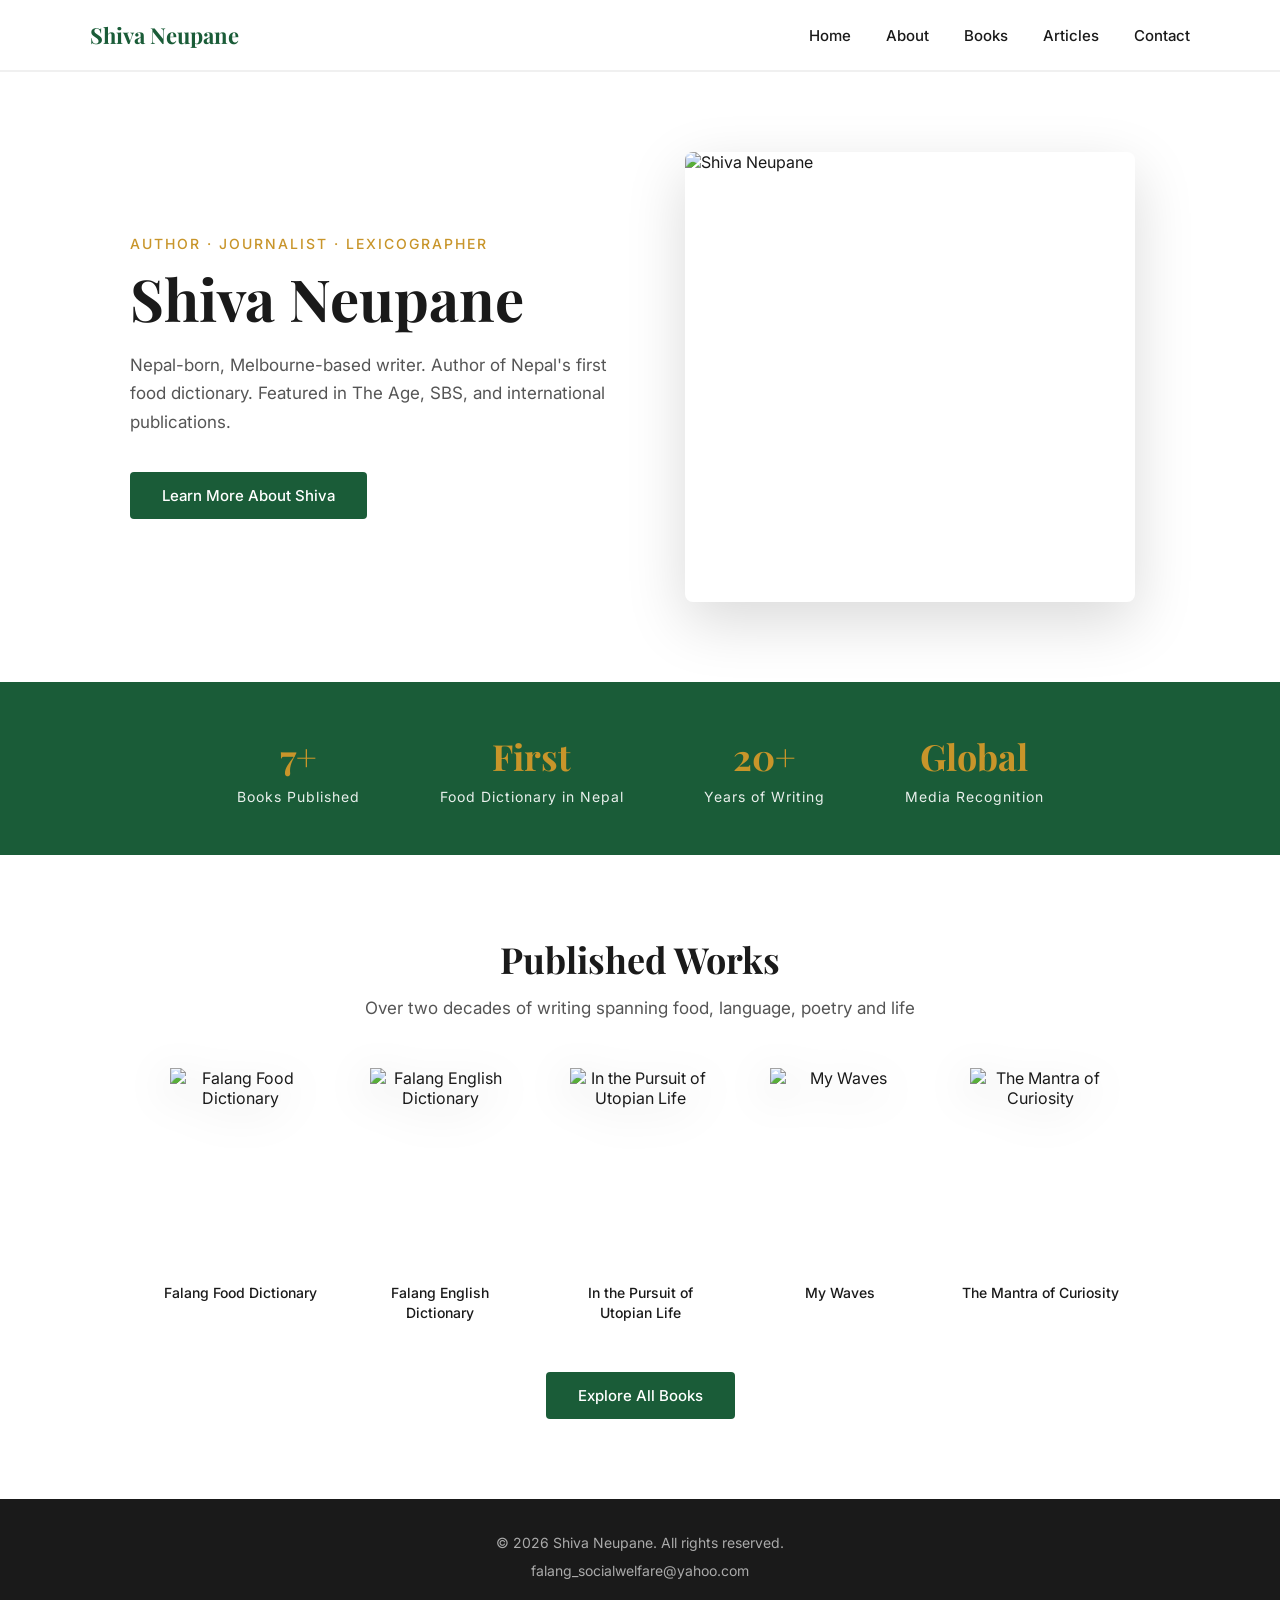
==== index.html @ f32d3224 "first commit" ====
<!DOCTYPE html>
<html lang="en">
<head>
    <meta charset="UTF-8">
    <meta name="viewport" content="width=device-width, initial-scale=1.0">
    <title>Shiva Neupane - Author & Journalist</title>
    <link rel="stylesheet" href="style.css">
    <link href="https://fonts.googleapis.com/css2?family=Playfair+Display:wght@400;700&family=Inter:wght@300;400;500&display=swap" rel="stylesheet">
</head>
<body>

    <!-- NAVIGATION -->
    <nav>
        <div class="nav-container">
            <div class="logo">Shiva Neupane</div>
            <ul class="nav-links">
                <li><a href="index.html">Home</a></li>
                <li><a href="about.html">About</a></li>
                <li><a href="books.html">Books</a></li>
                <li><a href="articles.html">Articles</a></li>
                <li><a href="contact.html">Contact</a></li>
            </ul>
        </div>
    </nav>

    <!-- HERO SECTION -->
    <section class="hero">
        <div class="hero-content">
            <p class="hero-tag">Author · Journalist · Lexicographer</p>
            <h1>Shiva Neupane</h1>
            <p class="hero-subtitle">Nepal-born, Melbourne-based writer. Author of Nepal's first food dictionary. Featured in The Age, SBS, and international publications.</p>
            <a href="about.html" class="btn">Learn More About Shiva</a>
        </div>
        <div class="hero-image">
            <img src="images/shiva.jpg" alt="Shiva Neupane">
        </div>
    </section>

    <!-- ACHIEVEMENTS STRIP -->
    <section class="achievements">
        <div class="achievement-item">
            <h3>7+</h3>
            <p>Books Published</p>
        </div>
        <div class="achievement-item">
            <h3>First</h3>
            <p>Food Dictionary in Nepal</p>
        </div>
        <div class="achievement-item">
            <h3>20+</h3>
            <p>Years of Writing</p>
        </div>
        <div class="achievement-item">
            <h3>Global</h3>
            <p>Media Recognition</p>
        </div>
    </section>

    <!-- BOOKS SECTION -->
        <!-- BOOKS PREVIEW -->
<section class="books-preview">
    <h2>Published Works</h2>
    <p class="books-preview-subtitle">Over two decades of writing spanning food, language, poetry and life</p>
    <div class="books-preview-grid">
        <div class="preview-book">
            <img src="images/book1.jpg" alt="Falang Food Dictionary">
            <p>Falang Food Dictionary</p>
        </div>
        <div class="preview-book">
            <img src="images/book2.jpg" alt="Falang English Dictionary">
            <p>Falang English Dictionary</p>
        </div>
        <div class="preview-book">
            <img src="images/book3.jpg" alt="In the Pursuit of Utopian Life">
            <p>In the Pursuit of Utopian Life</p>
        </div>
        <div class="preview-book">
            <img src="images/book4.jpg" alt="My Waves">
            <p>My Waves</p>
        </div>
        <div class="preview-book">
            <img src="images/book5.jpg" alt="The Mantra of Curiosity">
            <p>The Mantra of Curiosity</p>
        </div>
    </div>
    <a href="books.html" class="btn">Explore All Books</a>
</section>
    

    <!-- FOOTER -->
    <footer>
        <p>© 2026 Shiva Neupane. All rights reserved.</p>
        <p>falang_socialwelfare@yahoo.com</p>
    </footer>

</body>
</html>
---- style.css ----
* {
    margin: 0;
    padding: 0;
    box-sizing: border-box;
}

body {
    font-family: 'Inter', sans-serif;
    color: #1a1a1a;
    background-color: #ffffff;
}

/* NAVIGATION */
nav {
    background-color: #ffffff;
    padding: 20px 40px;
    border-bottom: 2px solid #f0f0f0;
    position: sticky;
    top: 0;
    z-index: 100;
}

.nav-container {
    max-width: 1100px;
    margin: 0 auto;
    display: flex;
    justify-content: space-between;
    align-items: center;
}

.logo {
    font-family: 'Playfair Display', serif;
    font-size: 22px;
    font-weight: 700;
    color: #1a5c38;
}

.nav-links {
    list-style: none;
    display: flex;
    gap: 35px;
}

.nav-links a {
    text-decoration: none;
    color: #1a1a1a;
    font-size: 15px;
    font-weight: 500;
    transition: color 0.3s;
}

.nav-links a:hover {
    color: #1a5c38;
}

/* HERO */
.hero {
    max-width: 1100px;
    margin: 80px auto;
    padding: 0 40px;
    display: flex;
    align-items: center;
    justify-content: space-between;
    gap: 60px;
}

.hero-content {
    flex: 1;
}

.hero-tag {
    color: #c8952a;
    font-size: 14px;
    font-weight: 500;
    letter-spacing: 2px;
    text-transform: uppercase;
    margin-bottom: 15px;
}

.hero-content h1 {
    font-family: 'Playfair Display', serif;
    font-size: 58px;
    color: #1a1a1a;
    line-height: 1.1;
    margin-bottom: 20px;
}

.hero-subtitle {
    font-size: 17px;
    color: #555;
    line-height: 1.7;
    margin-bottom: 35px;
    max-width: 480px;
}

.btn {
    display: inline-block;
    background-color: #1a5c38;
    color: white;
    padding: 14px 32px;
    text-decoration: none;
    font-size: 15px;
    font-weight: 500;
    border-radius: 4px;
    transition: background-color 0.3s;
}

.btn:hover {
    background-color: #c8952a;
}

.hero-image {
    flex: 1;
    display: flex;
    justify-content: center;
}

.hero-image img {
    width: 450px;
    height: 450px;
    object-fit: cover;
    border-radius: 8px;
    box-shadow: 0 20px 60px rgba(0,0,0,0.15);
}

/* ACHIEVEMENTS */
.achievements {
    background-color: #1a5c38;
    padding: 50px 40px;
    display: flex;
    justify-content: center;
    gap: 80px;
}

.achievement-item {
    text-align: center;
    color: white;
}

.achievement-item h3 {
    font-family: 'Playfair Display', serif;
    font-size: 36px;
    color: #c8952a;
    margin-bottom: 8px;
}

.achievement-item p {
    font-size: 14px;
    opacity: 0.9;
    letter-spacing: 1px;
}

/* BOOKS PREVIEW */
.books-preview {
    max-width: 1100px;
    margin: 80px auto;
    padding: 0 40px;
    text-align: center;
}

.books-preview h2 {
    font-family: 'Playfair Display', serif;
    font-size: 36px;
    color: #1a1a1a;
    margin-bottom: 15px;
}

.books-preview-subtitle {
    font-size: 17px;
    color: #555;
    margin-bottom: 50px;
}

.books-preview-grid {
    display: flex;
    justify-content: center;
    gap: 40px;
    margin-bottom: 50px;
    flex-wrap: wrap;
}

.preview-book {
    display: flex;
    flex-direction: column;
    align-items: center;
    gap: 15px;
    width: 160px;
}

.preview-book img {
    width: 140px;
    height: 200px;
    object-fit: contain;
    filter: drop-shadow(0 10px 20px rgba(0,0,0,0.2));
    transition: transform 0.3s;
}

.preview-book img:hover {
    transform: translateY(-8px);
}

.preview-book p {
    font-size: 14px;
    color: #1a1a1a;
    font-weight: 500;
    text-align: center;
    line-height: 1.4;
}

/* FOOTER */
footer {
    background-color: #1a1a1a;
    color: #aaa;
    text-align: center;
    padding: 30px;
    font-size: 14px;
    line-height: 2;
}

/****books.html****/
/* PAGE HEADER */
.page-header {
    text-align: center;
    padding: 80px 40px 60px;
    max-width: 700px;
    margin: 0 auto;
}

.page-header h1 {
    font-family: 'Playfair Display', serif;
    font-size: 48px;
    color: #1a1a1a;
    margin-bottom: 15px;
}

.page-subtitle {
    font-size: 18px;
    color: #555;
    line-height: 1.7;
}

/* BOOKS */
.books-section {
    max-width: 1100px;
    margin: 0 auto 80px;
    padding: 0 40px;
    display: flex;
    flex-direction: column;
    gap: 80px;
}

.book-card {
    display: flex;
    gap: 60px;
    align-items: center;
}

.book-card.reverse {
    flex-direction: row-reverse;
}

.book-cover {
    flex: 0 0 250px;
}

.book-cover img {
    width: 255px;
    height: 450px;
    object-fit: contain;
    border-radius: 0;
    box-shadow: none;
    filter: drop-shadow(0 15px 30px rgba(0,0,0,0.2));
}

.book-info {
    flex: 1;
}

.book-year {
    color: #c8952a;
    font-size: 13px;
    font-weight: 600;
    letter-spacing: 2px;
    text-transform: uppercase;
    display: block;
    margin-bottom: 10px;
}

.book-info h2 {
    font-family: 'Playfair Display', serif;
    font-size: 36px;
    color: #1a1a1a;
    margin-bottom: 8px;
    line-height: 1.2;
}

.book-tag {
    color: #1a5c38;
    font-size: 14px;
    font-weight: 500;
    margin-bottom: 20px;
    display: block;
}

.book-description {
    font-size: 16px;
    color: #555;
    line-height: 1.8;
    margin-bottom: 20px;
}

.book-highlights {
    display: flex;
    flex-direction: column;
    gap: 8px;
}

.book-highlights span {
    font-size: 14px;
    color: #1a5c38;
    font-weight: 500;
}

/****about.html****/

/* AWARDS SECTION */
.awards-section {
    background-color: #f9f9f9;
    padding: 80px 40px;
    text-align: center;
}

.awards-section h2 {
    font-family: 'Playfair Display', serif;
    font-size: 36px;
    color: #1a1a1a;
    margin-bottom: 50px;
}

.awards-grid {
    max-width: 1100px;
    margin: 0 auto;
    display: grid;
    grid-template-columns: repeat(3, 1fr);
    gap: 30px;
}

.award-item {
    background: white;
    padding: 35px 25px;
    border-radius: 4px;
    border-bottom: 3px solid #1a5c38;
    box-shadow: 0 4px 20px rgba(0,0,0,0.06);
}

.award-icon {
    font-size: 36px;
    margin-bottom: 15px;
}

.award-item h3 {
    font-family: 'Playfair Display', serif;
    font-size: 18px;
    color: #1a1a1a;
    margin-bottom: 12px;
}

.award-item p {
    font-size: 14px;
    color: #555;
    line-height: 1.7;
}

/* ABOUT FULL PAGE */
.about-full {
    max-width: 1100px;
    margin: 60px auto;
    padding: 0 40px;
}

.about-full-container {
    display: flex;
    gap: 60px;
    align-items: flex-start;
}

.about-full-image {
    flex: 0 0 300px;
}

.about-full-image img {
    width: 300px;
    height: auto;
    filter: drop-shadow(0 10px 30px rgba(0,0,0,0.15));
}

.about-full-content {
    flex: 1;
}

.about-full-content h2 {
    font-family: 'Playfair Display', serif;
    font-size: 32px;
    color: #1a5c38;
    margin-bottom: 25px;
}

.about-full-content p {
    font-size: 17px;
    color: #555;
    line-height: 1.9;
    margin-bottom: 20px;
}

/* TIMELINE */
.timeline-section {
    background-color: #f9f9f9;
    padding: 80px 40px;
    margin: 60px 0;
}

.timeline-section h2 {
    font-family: 'Playfair Display', serif;
    font-size: 36px;
    color: #1a1a1a;
    text-align: center;
    margin-bottom: 60px;
}

.timeline {
    max-width: 800px;
    margin: 0 auto;
    position: relative;
}

.timeline::before {
    content: '';
    position: absolute;
    left: 80px;
    top: 0;
    bottom: 0;
    width: 2px;
    background-color: #1a5c38;
}

.timeline-item {
    display: flex;
    gap: 40px;
    margin-bottom: 50px;
    position: relative;
}

.timeline-year {
    flex: 0 0 80px;
    font-family: 'Playfair Display', serif;
    font-size: 18px;
    font-weight: 700;
    color: #c8952a;
    text-align: right;
    padding-top: 3px;
}

.timeline-content {
    flex: 1;
    padding-left: 40px;
    position: relative;
}

.timeline-content::before {
    content: '';
    position: absolute;
    left: -6px;
    top: 8px;
    width: 12px;
    height: 12px;
    background-color: #1a5c38;
    border-radius: 50%;
}

.timeline-content h3 {
    font-family: 'Playfair Display', serif;
    font-size: 20px;
    color: #1a1a1a;
    margin-bottom: 8px;
}

.timeline-content p {
    font-size: 15px;
    color: #555;
    line-height: 1.7;
}

/* MEDIA SECTION */
.media-section {
    max-width: 1100px;
    margin: 80px auto;
    padding: 0 40px;
    text-align: center;
}

.media-section h2 {
    font-family: 'Playfair Display', serif;
    font-size: 36px;
    color: #1a1a1a;
    margin-bottom: 50px;
}

.media-grid {
    display: grid;
    grid-template-columns: repeat(3, 1fr);
    gap: 30px;
}

.media-item {
    padding: 30px;
    border: 1.5px solid #e0e0e0;
    border-radius: 4px;
    transition: border-color 0.3s;
    text-align: left;
}

.media-item:hover {
    border-color: #1a5c38;
}

.media-item h3 {
    font-family: 'Playfair Display', serif;
    font-size: 20px;
    color: #1a5c38;
    margin-bottom: 10px;
}

.media-item p {
    font-size: 14px;
    color: #555;
    line-height: 1.6;
}

/* Article page */
.publications-strip {
    background-color: #1a5c38;
    padding: 20px 40px;
    display: flex;
    justify-content: center;
    flex-wrap: wrap;
    gap: 40px;
}

.pub-item {
    color: rgba(255,255,255,0.8);
    font-size: 13px;
    font-weight: 500;
    letter-spacing: 1px;
    text-transform: uppercase;
}

/* ARTICLES */
.articles-section {
    max-width: 800px;
    margin: 80px auto;
    padding: 0 40px;
}

.articles-section h2 {
    font-family: 'Playfair Display', serif;
    font-size: 36px;
    color: #1a1a1a;
    margin-bottom: 50px;
    text-align: center;
}

.article-card {
    border-left: 3px solid #1a5c38;
    padding: 30px 30px 30px 35px;
    margin-bottom: 40px;
    transition: background-color 0.3s;
}

.article-card:hover {
    background-color: #f9f9f9;
}

.article-meta {
    display: flex;
    justify-content: space-between;
    align-items: center;
    margin-bottom: 12px;
}

.article-source {
    font-size: 13px;
    color: #1a5c38;
    font-weight: 600;
    letter-spacing: 1px;
    text-transform: uppercase;
}

.article-year {
    font-size: 13px;
    color: #c8952a;
    font-weight: 600;
}

.article-card h3 {
    font-family: 'Playfair Display', serif;
    font-size: 24px;
    color: #1a1a1a;
    margin-bottom: 12px;
}

.article-card p {
    font-size: 16px;
    color: #555;
    line-height: 1.8;
    margin-bottom: 20px;
}

.article-link {
    color: #c8952a;
    text-decoration: none;
    font-weight: 600;
    font-size: 14px;
}

.article-link:hover {
    text-decoration: underline;
}

.article-link-disabled {
    color: #aaa;
    font-size: 14px;
    font-style: italic;
}

/* CONTACT */
.contact-section {
    max-width: 1100px;
    margin: 60px auto 80px;
    padding: 0 40px;
}

.contact-container {
    display: flex;
    gap: 80px;
    align-items: flex-start;
}

.contact-info {
    flex: 1;
}

.contact-info h2 {
    font-family: 'Playfair Display', serif;
    font-size: 32px;
    color: #1a1a1a;
    margin-bottom: 20px;
}

.contact-info > p {
    font-size: 16px;
    color: #555;
    line-height: 1.8;
    margin-bottom: 40px;
}

.contact-details {
    display: flex;
    flex-direction: column;
    gap: 25px;
    margin-bottom: 40px;
}

.contact-detail-item {
    display: flex;
    gap: 15px;
    align-items: flex-start;
}

.contact-icon {
    font-size: 24px;
    margin-top: 3px;
}

.contact-detail-item h4 {
    font-size: 13px;
    font-weight: 600;
    color: #1a5c38;
    text-transform: uppercase;
    letter-spacing: 1px;
    margin-bottom: 5px;
}

.contact-detail-item a {
    color: #555;
    text-decoration: none;
    font-size: 15px;
}

.contact-detail-item a:hover {
    color: #1a5c38;
}

.contact-detail-item p {
    color: #555;
    font-size: 15px;
}

.contact-topics h3 {
    font-family: 'Playfair Display', serif;
    font-size: 20px;
    color: #1a1a1a;
    margin-bottom: 15px;
}

.contact-topics ul {
    list-style: none;
    display: flex;
    flex-direction: column;
    gap: 10px;
}

.contact-topics ul li {
    font-size: 15px;
    color: #555;
    padding-left: 20px;
    position: relative;
}

.contact-topics ul li::before {
    content: '→';
    position: absolute;
    left: 0;
    color: #c8952a;
}

/* CONTACT FORM */
.contact-form-container {
    flex: 1;
}

.contact-form {
    display: flex;
    flex-direction: column;
    gap: 25px;
}

.form-group {
    display: flex;
    flex-direction: column;
    gap: 8px;
}

.form-group label {
    font-size: 13px;
    font-weight: 600;
    color: #1a1a1a;
    text-transform: uppercase;
    letter-spacing: 1px;
}

.form-group input,
.form-group select,
.form-group textarea {
    padding: 14px 16px;
    border: 1.5px solid #e0e0e0;
    border-radius: 4px;
    font-size: 15px;
    font-family: 'Inter', sans-serif;
    color: #1a1a1a;
    transition: border-color 0.3s;
    outline: none;
}

.form-group input:focus,
.form-group select:focus,
.form-group textarea:focus {
    border-color: #1a5c38;
}

.form-group textarea {
    resize: vertical;
}

.btn-submit {
    background-color: #1a5c38;
    color: white;
    padding: 16px 36px;
    border: none;
    border-radius: 4px;
    font-size: 15px;
    font-weight: 500;
    font-family: 'Inter', sans-serif;
    cursor: pointer;
    transition: background-color 0.3s;
    align-self: flex-start;
}

.btn-submit:hover {
    background-color: #c8952a;
}
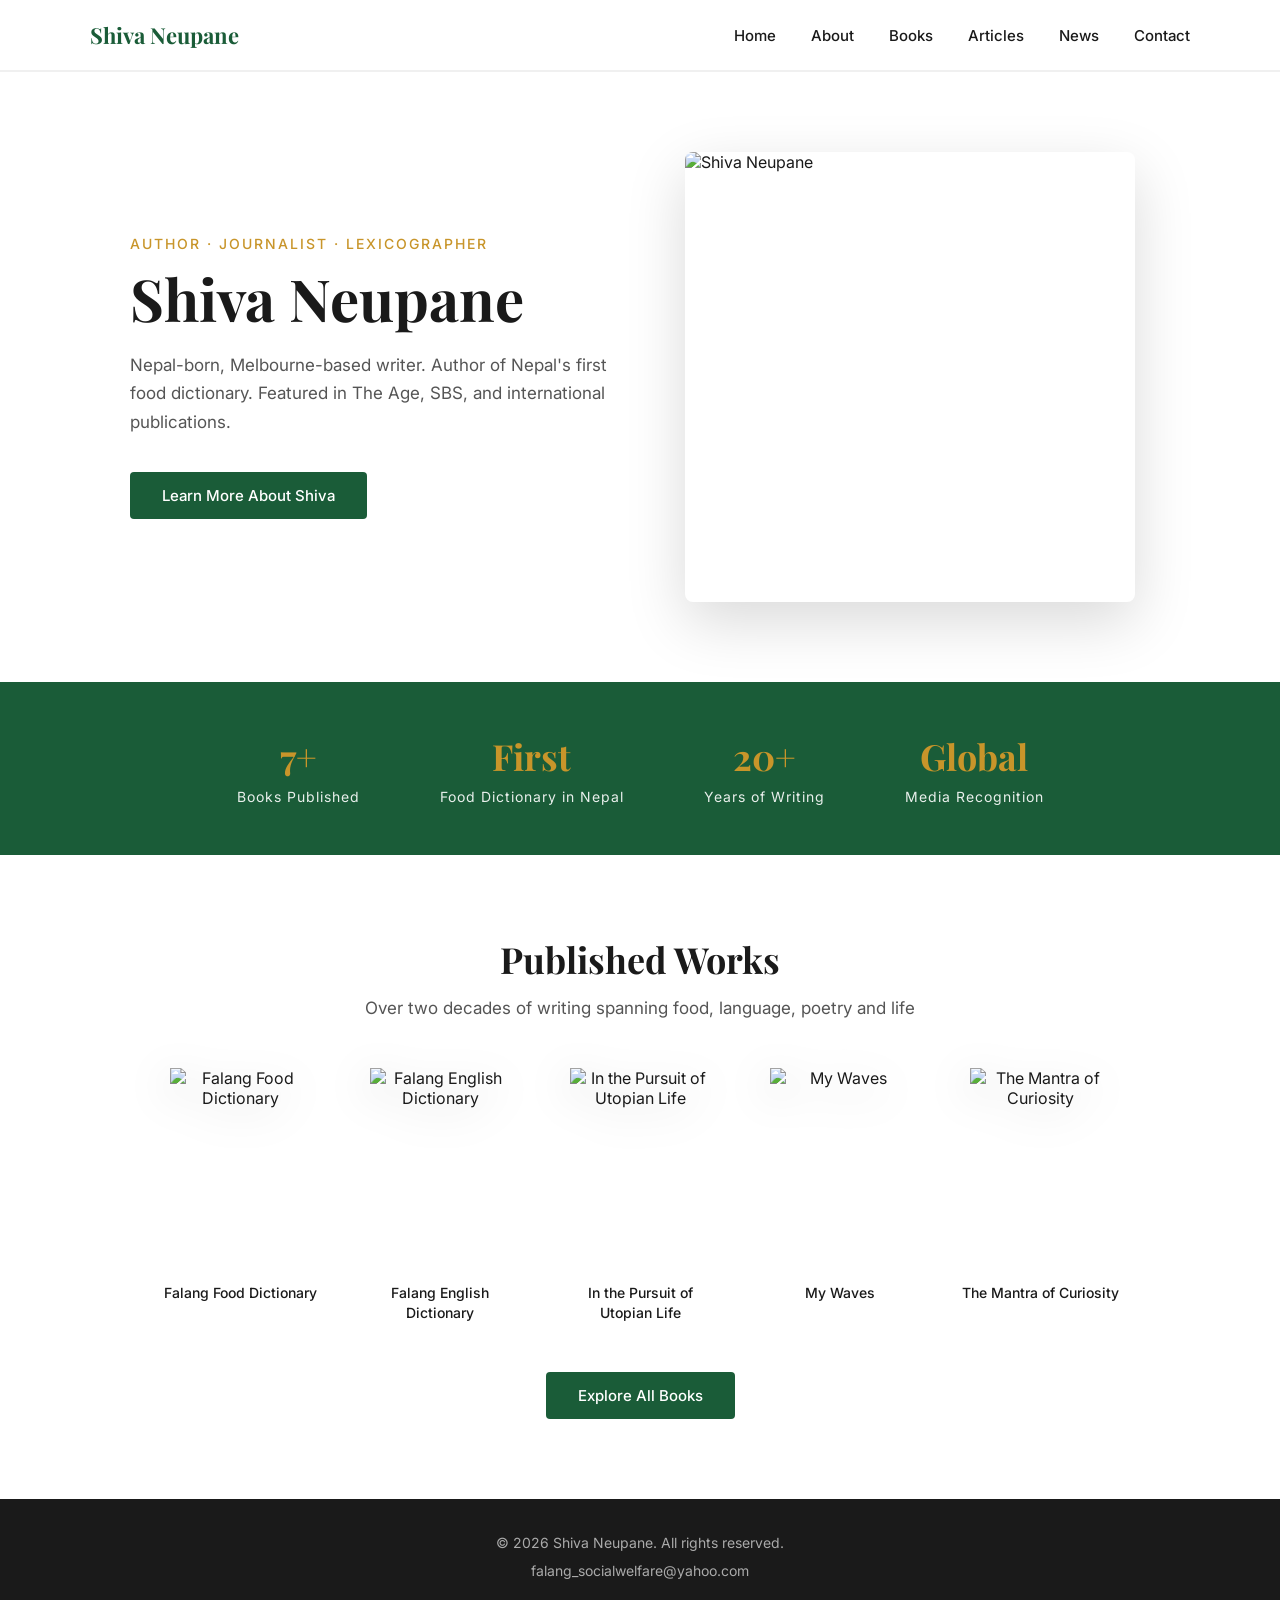
==== commit 419063a1: "Update index.html" ====
--- a/index.html
+++ b/index.html
@@ -18,6 +18,7 @@
                 <li><a href="about.html">About</a></li>
                 <li><a href="books.html">Books</a></li>
                 <li><a href="articles.html">Articles</a></li>
+                <li><a href="news.html">News</a></li>
                 <li><a href="contact.html">Contact</a></li>
             </ul>
         </div>
@@ -94,4 +95,4 @@
     </footer>
 
 </body>
-</html>+</html>
